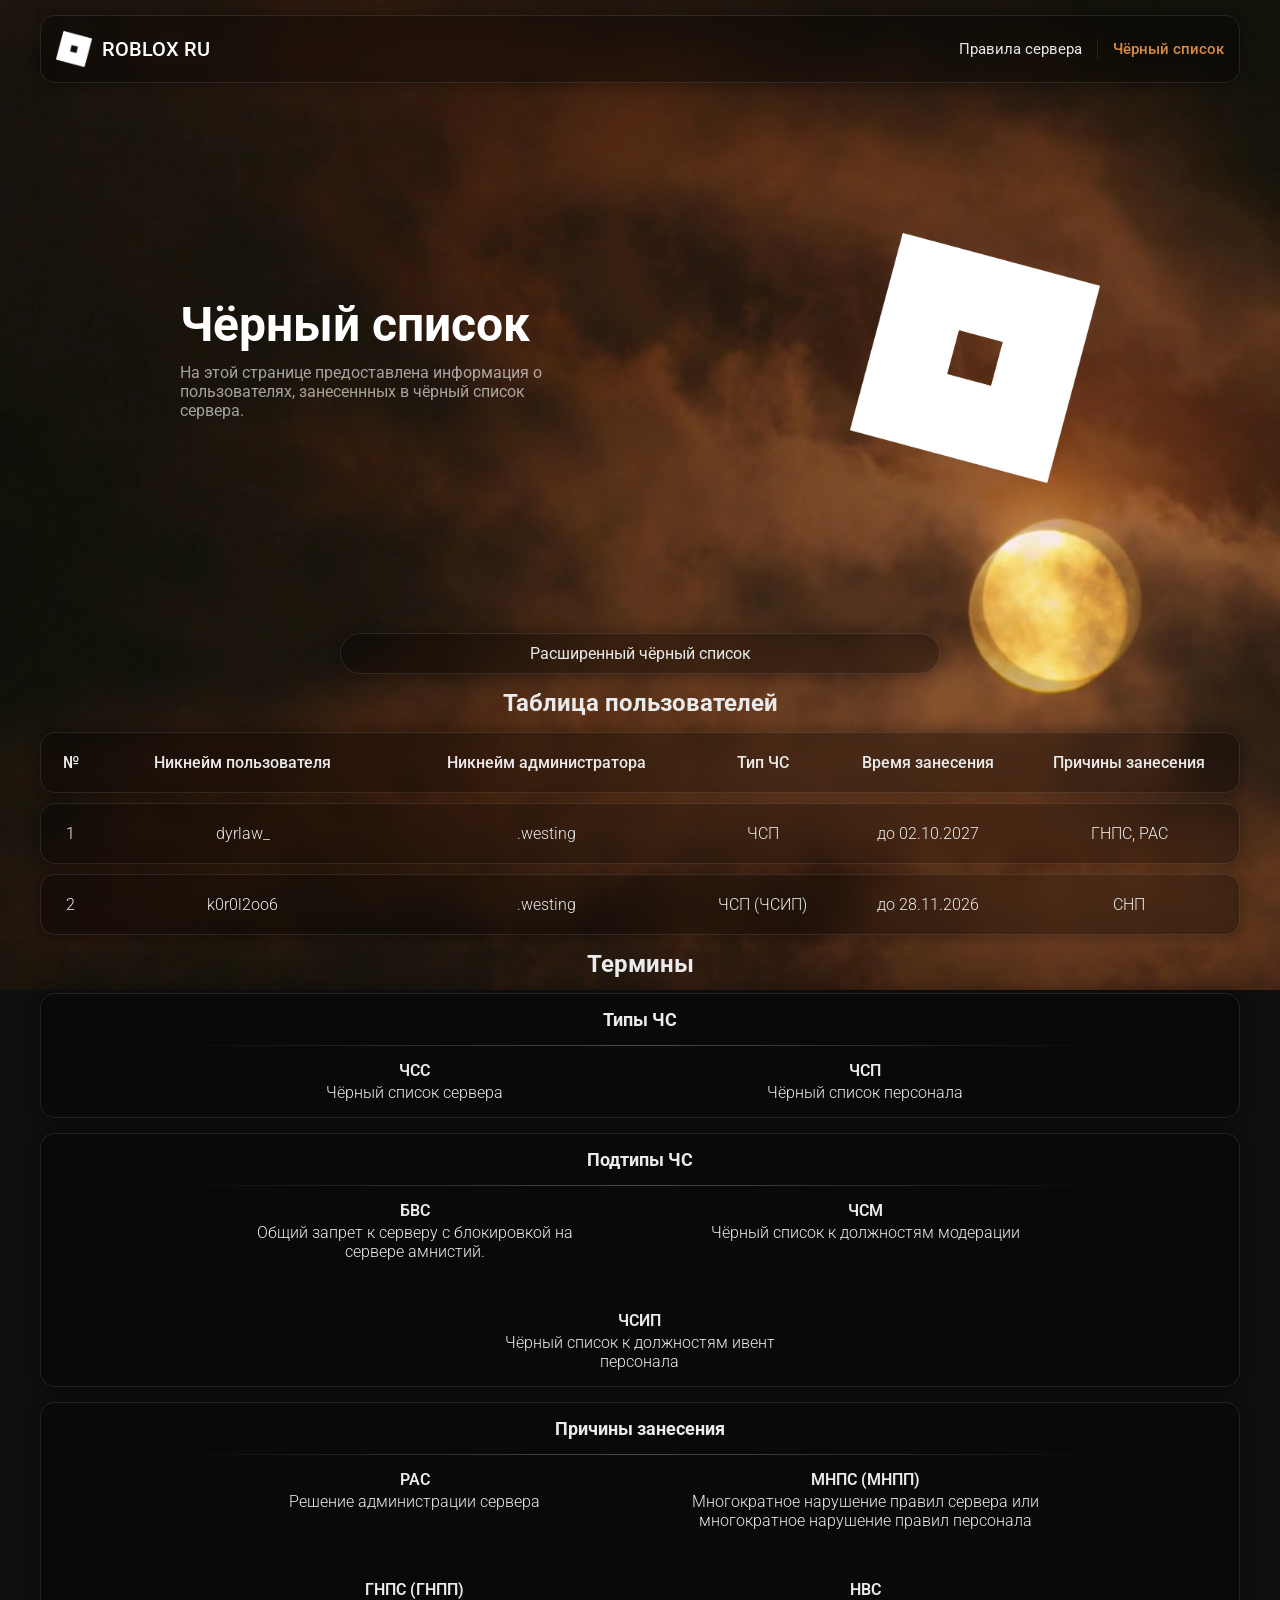
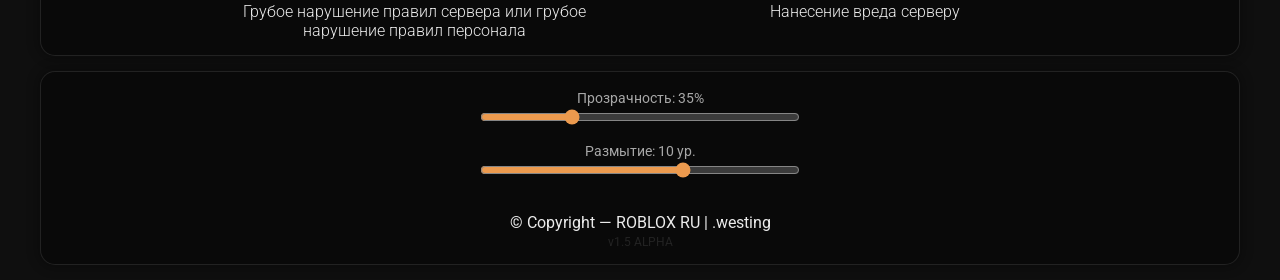
==== blacklist.html @ a9da5c16 "Add files via upload" ====
<!DOCTYPE html>
<html lang="ru">
    <head>
        <meta charset="UTF-8">
        <meta name="viewport" content="width=device-width, initial-scale=1.0">
    
        <title>ROBLOX RU</title>

        <link rel="preconnect" href="https://fonts.googleapis.com">
        <link rel="preconnect" href="https://fonts.gstatic.com" crossorigin>
        <link href="https://fonts.googleapis.com/css2?family=Roboto:wght@100;300;400;500;700;800;900&display=swap" rel="stylesheet">


        <link rel="icon" href="icons/roblox.png">
        <link rel="stylesheet" href="styles/blacklist.css"> <!-- Стиль страницы -->
    </head>

    <body>
        <div id="loader" class="loader-overlay">
            <div class="loader-spinner"></div>
            <p>Загрузка страницы...</p>
            <button id="skip-loader" class="skip-btn" type="button">Пропустить</button>
        </div>
        <video class="background-video" autoplay muted loop playsinline><source src="icons/bg.webm" type="video/mp4"></video>

        <div class="notification hidden" id="notification">
            <span class="notification-text">???</span>
        </div>

        <div class="header">
            <div class="icon">
                <img src="icons/roblox.png" width="36">
                <span>ROBLOX RU</span>
            </div>

            <div class="btns">
                <a href="rules.html">Правила сервера</a>
                <div class="line"></div>
                <a class="active">Чёрный список</a>
            </div>

            <div class="dropdown">
                <button id="dropdown-btn" class="dropdown-btn" aria-expanded="false" aria-label="Открыть меню">
                    <div class="bars">
                        <div class="bar" id="one"></div>
                        <div class="bar" id="two"></div>
                        <div class="bar" id="three"></div>
                    </div>
                </button>
            </div>
        </div>
        </div>

        <div class="welcome">
            <div class="texts">
                <span class="name">Чёрный список</span>
                <span class="descr">На этой странице предоставлена информация о пользователях, занесеннных в чёрный список сервера.</span>
            </div>

            <div class="icon">
                <img src="icons/roblox.png" width="250">
            </div>
        </div>

        <div class="blacklist-btns">
            <button class="visible" data-target="full-blacklist">Расширенный чёрный список</button>

            <button data-target="basic-blacklist">Обычный чёрный список</button>
        </div>

        <div class="blacklist-info">
            <span class="ri1" id="ri1">Таблица пользователей</span>
        </div>

        <div class="blacklist-list">
            <div class="blacklist active basic-blacklist" id="basic-blacklist">
                <div class="example rowing">
                    <span class="number">№</span>
                    <span class="nickname">Никнейм пользователя</span>
                    <span class="admin">Никнейм администратора</span>
                    <span class="type">Тип ЧС</span>
                    <span class="time">Время занесения</span>
                    <span class="reason">Причины занесения</span>
                </div>
                <div class="rowing">
                    <span class="number">1</span>
                    <span class="nickname">dyrlaw_</span>
                    <span class="admin">.westing</span>
                    <span class="type">ЧСП</span>
                    <span class="time">до 02.10.2027</span>
                    <span class="reason">ГНПС, РАС</span>
                </div>
                <div class="rowing">
                    <span class="number">2</span>
                    <span class="nickname">k0r0l2oo6</span>
                    <span class="admin">.westing</span>
                    <span class="type">ЧСП (ЧСИП)</span>
                    <span class="time">до 28.11.2026</span>
                    <span class="reason">СНП</span>
                </div>
            </div>
            <div class="blacklist full-blacklist" id="full-blacklist">
                <div class="example rowing">
                    <span class="number">№</span>
                    <span class="nickname">Никнейм пользователя</span>
                    <span class="admin">Никнейм администратора</span>
                    <span class="ilva">ИлВА</span>
                    <span class="type">Тип ЧС</span>
                    <span class="time">Время занесения</span>
                </div>
                <div class="rowing">
                    <span class="number">1</span>
                    <span class="nickname">ayojerk</span>
                    <span class="admin">mtveykk</span>
                    <span class="ilva">Нет</span>
                    <span class="type">ЧСС (БВС)</span>
                    <span class="time">Бессрочно</span>
                </div>
                <div class="rowing">
                    <span class="number">2</span>
                    <span class="nickname">rattish.</span>
                    <span class="admin">floweff</span>
                    <span class="ilva">Нет</span>
                    <span class="type">ЧСС (БВС)</span>
                    <span class="time">Бессрочно</span>
                </div>
                <div class="rowing">
                    <span class="number">3</span>
                    <span class="nickname">the_yra</span>
                    <span class="admin">mtveykk</span>
                    <span class="ilva">Нет</span>
                    <span class="type">ЧСС (БВС)</span>
                    <span class="time">Бессрочно</span>
                </div>
                <div class="rowing">
                    <span class="number">4</span>
                    <span class="nickname">s*xbin.**g</span>
                    <span class="admin">.westing</span>
                    <span class="ilva">Нет</span>
                    <span class="type">ЧСС (БВС)</span>
                    <span class="time">Бессрочно</span>
                </div>
                <div class="rowing">
                    <span class="number">5</span>
                    <span class="nickname">lutiksss</span>
                    <span class="admin">mtveykk</span>
                    <span class="ilva">Нет</span>
                    <span class="type">ЧСС (БВС)</span>
                    <span class="time">Бессрочно</span>
                </div>
                <div class="rowing">
                    <span class="number">6</span>
                    <span class="nickname">happerok1</span>
                    <span class="admin">.westing</span>
                    <span class="ilva">Нет</span>
                    <span class="type">ЧСС (БВС)</span>
                    <span class="time">Бессрочно</span>
                </div>
                <div class="rowing">
                    <span class="number">7</span>
                    <span class="nickname">zxctuxonya</span>
                    <span class="admin">.westing</span>
                    <span class="ilva">Да</span>
                    <span class="type">ЧСС</span>
                    <span class="time">Бессрочно</span>
                </div>
                <div class="rowing">
                    <span class="number">8</span>
                    <span class="nickname">gansrudel18</span>
                    <span class="admin">.westing</span>
                    <span class="ilva">Да</span>
                    <span class="type">ЧСС</span>
                    <span class="time">Бессрочно</span>
                </div>
                <div class="rowing">
                    <span class="number">9</span>
                    <span class="nickname">the_fatal</span>
                    <span class="admin">mtveykk</span>
                    <span class="ilva">Да</span>
                    <span class="type">ЧСС</span>
                    <span class="time">Бессрочно</span>
                </div>
                <div class="rowing">
                    <span class="number">10</span>
                    <span class="nickname">mr_builderman.</span>
                    <span class="admin">.westing</span>
                    <span class="ilva">Да</span>
                    <span class="type">ЧСС</span>
                    <span class="time">Бессрочно</span>
                </div>
            </div>
        </div>

        <div class="blacklist-types">
            <span class="termins">Термины</span>
            <div class="bl-type">
                <span class="heading">Типы ЧС</span>
                <div class="line"></div>
                <div class="list">
                    <div class="type">
                        <span class="t1">ЧСС</span>
                        <span class="t2">Чёрный список сервера</span>
                    </div>
                    <div class="type">
                        <span class="t1">ЧСП</span>
                        <span class="t2">Чёрный список персонала</span>
                    </div>
                </div>
            </div>
            <div class="bl-puttype">
                <span class="heading">Подтипы ЧС</span>
                <div class="line"></div>
                <div class="list">
                    <div class="puttype">
                        <span class="pt1">БВС</span>
                        <span class="pt2">Общий запрет к серверу с блокировкой на сервере амнистий.</span>
                    </div>
                    <div class="puttype">
                        <span class="pt1">ЧСМ</span>
                        <span class="pt2">Чёрный список к должностям модерации</span>
                    </div>
                    <div class="puttype">
                        <span class="pt1">ЧСИП</span>
                        <span class="pt2">Чёрный список к должностям ивент персонала</span>
                    </div>
                </div>
            </div>
            <div class="bl-reason">
                <span class="heading">Причины занесения</span>
                <div class="line"></div>
                <div class="list">
                    <div class="reason">
                        <span class="r1">РАС</span>
                        <span class="r2">Решение администрации сервера</span>
                    </div>
                    <div class="reason">
                        <span class="r1">МНПС (МНПП)</span>
                        <span class="r2">Многократное нарушение правил сервера или многократное нарушение правил персонала</span>
                    </div>
                    <div class="reason">
                        <span class="r1">ГНПС (ГНПП)</span>
                        <span class="r2">Грубое нарушение правил сервера или грубое нарушение правил персонала</span>
                    </div>
                    <div class="reason">
                        <span class="r1">НВС</span>
                        <span class="r2">Нанесение вреда серверу</span>
                    </div>
                </div>
            </div>
        </div>

        <div class="footer">
            <div class="settings-menu">
                <span class="transpTxt" id="transpTxt">Прозрачность: 35%</span>
                <input type="range" id="transp_slider" min="0.1" max="1" step="0.05" value="0.35">
                <span class="blurTxt" id="blurTxt">Размытие: 10 ур.</span>
                <input type="range" id="blur_slider" min="1" max="15" step="1" value="10">
            </div>
            <span class="author">© Copyright — ROBLOX RU | .westing</span>
            <span class="version">v1.5 ALPHA</span>
        </div>

        <script src="scripts/blackllist.js"></script>
    </body>
</html>
---- styles/blacklist.css ----
* {
    margin: 0;
    padding: 0;
    box-sizing: border-box;
    font-family:'Roboto', sans-serif;
    color: #fff;
    hyphens: auto;
    overflow-wrap: break-word;
}

:root {
    --bg: rgba(0, 0, 0, 0.35);
    --blur: 10px; 
    --border: rgba(255, 255, 255, 0.1);
    --custom: rgba(236, 154, 78);
    --white: rgba(235, 235, 235);
    --red: rgb(214, 93, 93);
}

html, body {
    position: relative;
    display: flow-root;
    min-height: 100vh;
    overflow-x: hidden;
    background: rgba(15,15,15);
    z-index: -2;
}

.loader-overlay {
    position: fixed;
    display: flex;
    flex-direction: column;
    justify-content: center;
    align-items: center;
    gap: 15px;
    top: 0;
    left: 0;
    width: 100%;
    height: 100%;
    background: rgb(15, 15, 15);
    z-index: 9999;
}

.loader-spinner {
    width: 40px;
    height: 40px;
    border: 4px solid var(--border);
    border-top: 4px solid var(--custom);
    border-radius: 50%;
    animation: spin 1s linear infinite;
}

.loader-overlay p {
    color: var(--white);
}

@keyframes spin {
    0% { transform: rotate(0deg); }
    100% { transform: rotate(360deg); }
}

.loader-overlay.hidden {
    opacity: 0;
    transition: opacity 0.5s ease-out;
    pointer-events: none;
}

.skip-btn {
    margin-top: 20px;
    padding: 10px 20px;
    background: rgba(236, 154, 78, 0.5);
    border: 1px solid var(--border);
    border-radius: 6px;
    cursor: pointer;
    transition: scale 0.3s ease;
}

.skip-btn:hover {
    scale: 1.1;
}

.background-video {
    display: block;
    position: fixed;
    top: 50%;
    left: 50%;
    min-width: 101%;
    min-height: 100vh;
    object-fit: cover;
    transform: translate(-50%, -50%);
    z-index: -1;
}

/* -------------------- NOTIFICATION */
.notification {
    position: fixed;
    min-width: 200px;
    text-align: center;
    top: 50px;
    left: 50%;
    padding: 15px 30px;
    transform: translateX(-50%);
    background: rgb(15, 15, 15);
    box-shadow: 0 0 20px 10px rgba(0,0,0,0.4);
    border: 1px solid var(--border);
    border-radius: 15px;
    opacity: 0;
    cursor: pointer;
    pointer-events: none;
    user-select: none;
    visibility: hidden;
    transition: opacity 1s ease, visibility 1s ease;
    z-index: 10;
}

@media (max-width: 960px) {
    .notification {
        top: 20px;
        border-radius: 0;
        border: 0 solid var(--border);
        width: 100%;
    }
}

.notification.visible {
    opacity: 1;
    visibility: visible;
    pointer-events: auto;
    transform: translateX(-50%) translateY(0);
    transition: opacity 0.3s ease, visibility 0s;
}

.notification.hidden {
    transform: translateX(-50%) translateY(-20px);
}

.notification-text {
    display: flex;
    color: var(--white);
}

/* -------------------- HEADER */
.header {
    display: flex;
    align-items: center;
    justify-content: space-between;
    width: 1200px;
    margin: 15px auto 0 auto;
    padding: 15px 15px;
    height: auto;
    background: var(--bg);
    box-shadow: 0 0 10px 5px rgba(0,0,0,0.2);
    backdrop-filter: blur(var(--blur));
    border: 1px solid var(--border);
    border-radius: 15px;
}

@media (max-width: 960px) {
    .header {
        width: 95%;
    }
}

.header .icon {
    display: flex;
    align-items: center;
    user-select: none;
    text-decoration: none;
}

.header .icon span {
    margin-left: 10px;
    font-weight: 500;
    font-size: 20px;
}

.btns {
    display: flex;
    align-items: center;
    gap: 15px;
    user-select: none;
}

.btns a.active {
    color: var(--custom);
    font-weight: 500;
}

.btns a.active:hover {
    cursor: not-allowed;
}

.btns a {
    text-decoration: none;
    opacity: 0.9;
    font-size: 15px;
    transition: all 0.3s ease;
}

.btns a:hover {
    opacity: 0.7;
}

.btns .line {
    height: 20px;
    width: 1px;
    background: var(--border);
}

.header .dropdown {
    display: none;
    position: relative;
    width: 32px;
    height: 32px;
    flex-shrink: 0;
    z-index: 2;
}

.header .dropdown .dropdown-btn {
    display: flex;
    justify-content: center;
    align-items: center;
    width: 100%;
    height: 100%;
    padding: 0;
    border: none;
    outline: none;
    box-shadow: none;
    background: transparent;
    cursor: pointer;
    -webkit-tap-highlight-color: transparent;
}

.header .dropdown .bars {
    display: flex;
    flex-direction: column;
    justify-content: center;
    align-items: flex-end;
    width: 100%;
    height: 100%;
    gap: 7px;
}

.header .dropdown .bars .bar {
    display: block;
    width: 100%;
    height: 3px;
    background: var(--custom);
    border-radius: 90px;
    transition: width 0.3s ease, transform 0.3s ease, opacity 0.2s ease;
    transform-origin: center;
}

.header .dropdown .bars #one {
    width: 100%;
}

.header .dropdown .bars #two {
    width: 50%;
}

.header .dropdown .bars #three {
    width: 75%;
}

@media (min-width: 641px) {
    .header .dropdown:hover .bars #one {
        width: 75%;
    }

    .header .dropdown:hover .bars #two {
        width: 100%;
    }

    .header .dropdown:hover .bars #three {
        width: 50%;
    }
}

@media (max-width: 640px) {
    .header {
        display: grid;
        grid-template-columns: 1fr auto;
        grid-template-rows: auto auto;
        align-items: center;
        width: 95%;
        height: auto;
        min-height: 0;
        box-sizing: border-box;
    }

    .header .icon {
        grid-column: 1;
        grid-row: 1;
    }

    .header .dropdown {
        display: block;
        grid-column: 2;
        grid-row: 1;
    }

    .header .btns {
        grid-column: 1 / -1;
        grid-row: 2;
        display: flex;
        flex-direction: column;
        justify-content: center;
        align-items: center;
        gap: 5px;
        width: 100%;
        max-height: 0;
        margin: 0;
        padding: 0;
        overflow: hidden;
        opacity: 0;
        box-sizing: border-box;
        background: transparent;
        border: none;
        box-shadow: none;
        transition: max-height 0.35s ease, opacity 0.25s ease, padding 0.35s ease;
    }

    .header.mobile-menu-open .btns {
        max-height: 200px;
        padding-top: 25px;
        opacity: 1;
    }

    .header .btns a {
        display: block;
        width: fit-content;
        padding: 10px 20px;
        text-align: center;
        text-decoration: none;
        background: transparent;
        border: none;
        box-shadow: none;
        font-size: 18px;
        -webkit-tap-highlight-color: transparent;
    }

    .header .btns .line {
        display: block;
        width: 60%;
        height: 1px;
        background: var(--gray);
    }

    .header .dropdown .dropdown-btn,
    .header .dropdown .dropdown-btn:hover,
    .header .dropdown .dropdown-btn:focus,
    .header .dropdown .dropdown-btn:active {
        background: transparent !important;
        background-color: transparent !important;
        border: none !important;
        outline: none !important;
        box-shadow: none !important;
    }

    .header .dropdown.open .bars #one {
        width: 100%;
        transform: translateY(10px) rotate(45deg);
    }

    .header .dropdown.open .bars #two {
        opacity: 0;
        transform: scaleX(0);
    }

    .header .dropdown.open .bars #three {
        width: 100%;
        transform: translateY(-10px) rotate(-45deg);
    }
}

/* -------------------- WELCOME */
.welcome {
    display: grid;
    grid-template-columns: 1fr 1fr;
    gap: 100px;
    width: 920px;
    margin: 0 auto;
    padding: 150px 0;
}

@media (max-width: 960px) {
    .welcome {
        display: flex;
        flex-wrap: wrap;
        justify-content: center;
        text-align: center;
        gap: 50px;
        width: 95%;
    }
}

.welcome .texts {
    display: flex;
    flex-direction: column;
    justify-content: center;
    gap: 10px;
}

.welcome .texts .name {
    font-size: 48px;
    font-weight: 700;
}

.welcome .texts .descr {
    opacity: 0.6;
}

.welcome .icon {
    display: flex;
    justify-content: right;
    animation: wobble 10s ease-in-out infinite;
}

@keyframes wobble {
  0%   { transform: rotate(-5deg); }
  50%  { transform: rotate(5deg); }
  100% { transform: rotate(-5deg); }
}

@media (max-width: 480px) {
    .welcome .icon {
        transform: scale(0.6);
    }
}

/* -------------------- RULES INFO */
.blacklist-info {
    display: flex;
    justify-content: center;
    flex-direction: column;
    text-align: center;
    width: 1200px;
    margin: 15px auto 0 auto;
}

@media (max-width: 960px) {
    .blacklist-info {
        width: 95%;
    }
}

.blacklist-info .ri1 {
    color: var(--white);
    width: 100%;
    font-size: 24px;
    font-weight: 700;
}

/* -------------------- BLACKLIST-BTNS */
.blacklist-btns {
    display: flex;
    width: 600px;
    margin: 0 auto;
}

@media (max-width: 960px) {
    .blacklist-btns {
        width: 95%
    }
}

.blacklist-btns button {
    color: var(--white);
    display: none;
    justify-content: center;
    width: 100%;
    padding: 10px;
    background: var(--bg);
    box-shadow: 0 0 10px 5px rgba(0,0,0,0.2);
    backdrop-filter: blur(var(--blur));
    border: 1px solid var(--border);
    border-radius: 900px;
    font-size: 16px;
    cursor: pointer;
    user-select: none;
    transition: all 0.3s ease-in-out;
}

.blacklist-btns button.visible {
    display: flex;
}

.blacklist-btns button:hover {
    scale: 1.05;
}

/* -------------------- BASIC BLACKLIST */
.blacklist-list {
    display: flex;
    flex-direction: column;
    overflow-x: auto;
    scrollbar-width: none;
    padding: 0 2.5% 0 2.5%;
}

.blacklist {
    display: none;
}

.blacklist:active {
    display: block;
    animation: blacklistIn 0.3s ease-in-out;
}

.blacklist-list .rowing {
    display: flex;
    justify-content: center;
    width: 1200px;
    margin: 10px auto;
    padding: 20px 15px;
    gap: 1%;
    background: var(--bg);
    box-shadow: 0 0 10px 5px rgba(0,0,0,0.2);
    backdrop-filter: blur(var(--blur));
    border: 1px solid var(--border);
    border-radius: 15px;
}

.blacklist-list .example {
    margin-top: 15px;
    font-weight: 500;
}

.blacklist-list .rowing:not(.example) {
    font-weight: 300;
}

.blacklist-list .rowing span {
    display: flex;
    justify-content: center;
    color: var(--white);
}

.blacklist-list .rowing .number {
    width: 2.5%;
}

.blacklist-list .rowing .nickname {
    width: 25%;
}

.blacklist-list .rowing .admin {
    width: 25%;
}

.blacklist-list .rowing .ilva {
    width: 5%;
}

.blacklist-list .rowing .type {
    width: 10%;
}

.blacklist-list .full-blacklist .rowing .type {
    width: 15%;
}

.blacklist-list .rowing .time {
    width: 16.25%;
}

.blacklist-list .full-blacklist .rowing .time {
    width: 22.5%;
}

.blacklist-list .rowing .reason {
    width: 16.25%;
}

.blacklist-list .full-blacklist .rowing .reason {
    width: 18.75%;
}

.blacklist.active {
    display: block;
    animation: blacklistIn 0.3s ease-in-out;
}

@keyframes blacklistIn {
    from {
        opacity: 0;
        transform: translateY(8px);
    }
    to {
        opacity: 1;
        transform: translateY(0);
    }
}

/* -------------------- TYPES */
.blacklist-types {
    display: flex;
    flex-direction: column;
    gap: 15px;
    margin: 5px auto 0 auto;
    width: 1200px;
}

@media (max-width: 960px) {
    .blacklist-types {
        width: 95%
    }
}

.blacklist-types .termins {
    text-align: center;
    color: var(--white);
    width: 100%;
    font-size: 24px;
    font-weight: 700;
}

.bl-type, .bl-puttype, .bl-reason {
    display: flex;
    justify-content: center;
    flex-direction: column;
    padding: 15px;
    background: var(--bg);
    box-shadow: 0 0 10px 5px rgba(0,0,0,0.2);
    backdrop-filter: blur(var(--blur));
    border: 1px solid var(--border);
    border-radius: 15px;
}

.blacklist-types .heading {
    text-align: center;
    color: var(--white);
    width: 100%;
    font-size: 18px;
    font-weight: 700;
}

.blacklist-types .line {
    display: block;
    background: linear-gradient(90deg,rgba(0, 0, 0, 0) 0%, rgba(75, 75, 75) 50%, rgba(0, 0, 0, 0) 100%);
    margin: 15px auto;
    width: 80%;
    height: 1px;
}

.blacklist-types .list {
    display: flex;
    flex-wrap: wrap;
    justify-content: center;
    column-gap: 100px;
    row-gap: 50px;
}

.blacklist-types .t1, .pt1, .r1 {
    color: var(--white);
    width: 100%;
    font-weight: 600;
}

.blacklist-types .t2, .pt2, .r2 {
    color: var(--white);
    width: 100%;
    font-weight: 300;
    margin-top: 3px;
}

.blacklist-types .type, .puttype, .reason {
    display: flex;
    flex-direction: column;
    text-align: center;
    width: 30%;
}

@media (max-width: 960px) {
    .blacklist-types .type, .puttype, .reason {
        width: 100%
    }
}

/* -------------------- FOOTER */
.footer {
    display: flex;
    flex-wrap: wrap;
    align-items: center;
    justify-content: center;
    text-align: center;
    width: 1200px;
    margin: 15px auto;
    padding: 15px;
    background: var(--bg);
    box-shadow: 0 0 10px 5px rgba(0,0,0,0.2);
    backdrop-filter: blur(var(--blur));
    border: 1px solid var(--border);
    border-radius: 15px;
}

@media (max-width: 960px) {
    .footer {
        width: 95%;
    }
}

.settings-menu {
    display: flex;
    flex-wrap: wrap;
    justify-content: center;
    width: 320px;
    z-index: 2;
}

.settings-menu span {
    padding: 3px 0;
    color: var(--white);
    font-size: 14px;
    opacity: 0.7;
}

.settings-menu .blurTxt {
    margin-top: 15px;
}

input[type='range'] {
    accent-color: var(--custom);
    width: 100%;
}

.footer .author {
    display: flex;
    margin-top: 35px;
    justify-content: center;
    width: 100%;
    color: var(--white);
}

.footer .version {
    display: flex;
    color: rgba(255,255,255,0.1);
    font-size: 12px;
    margin-top: 3px;
}
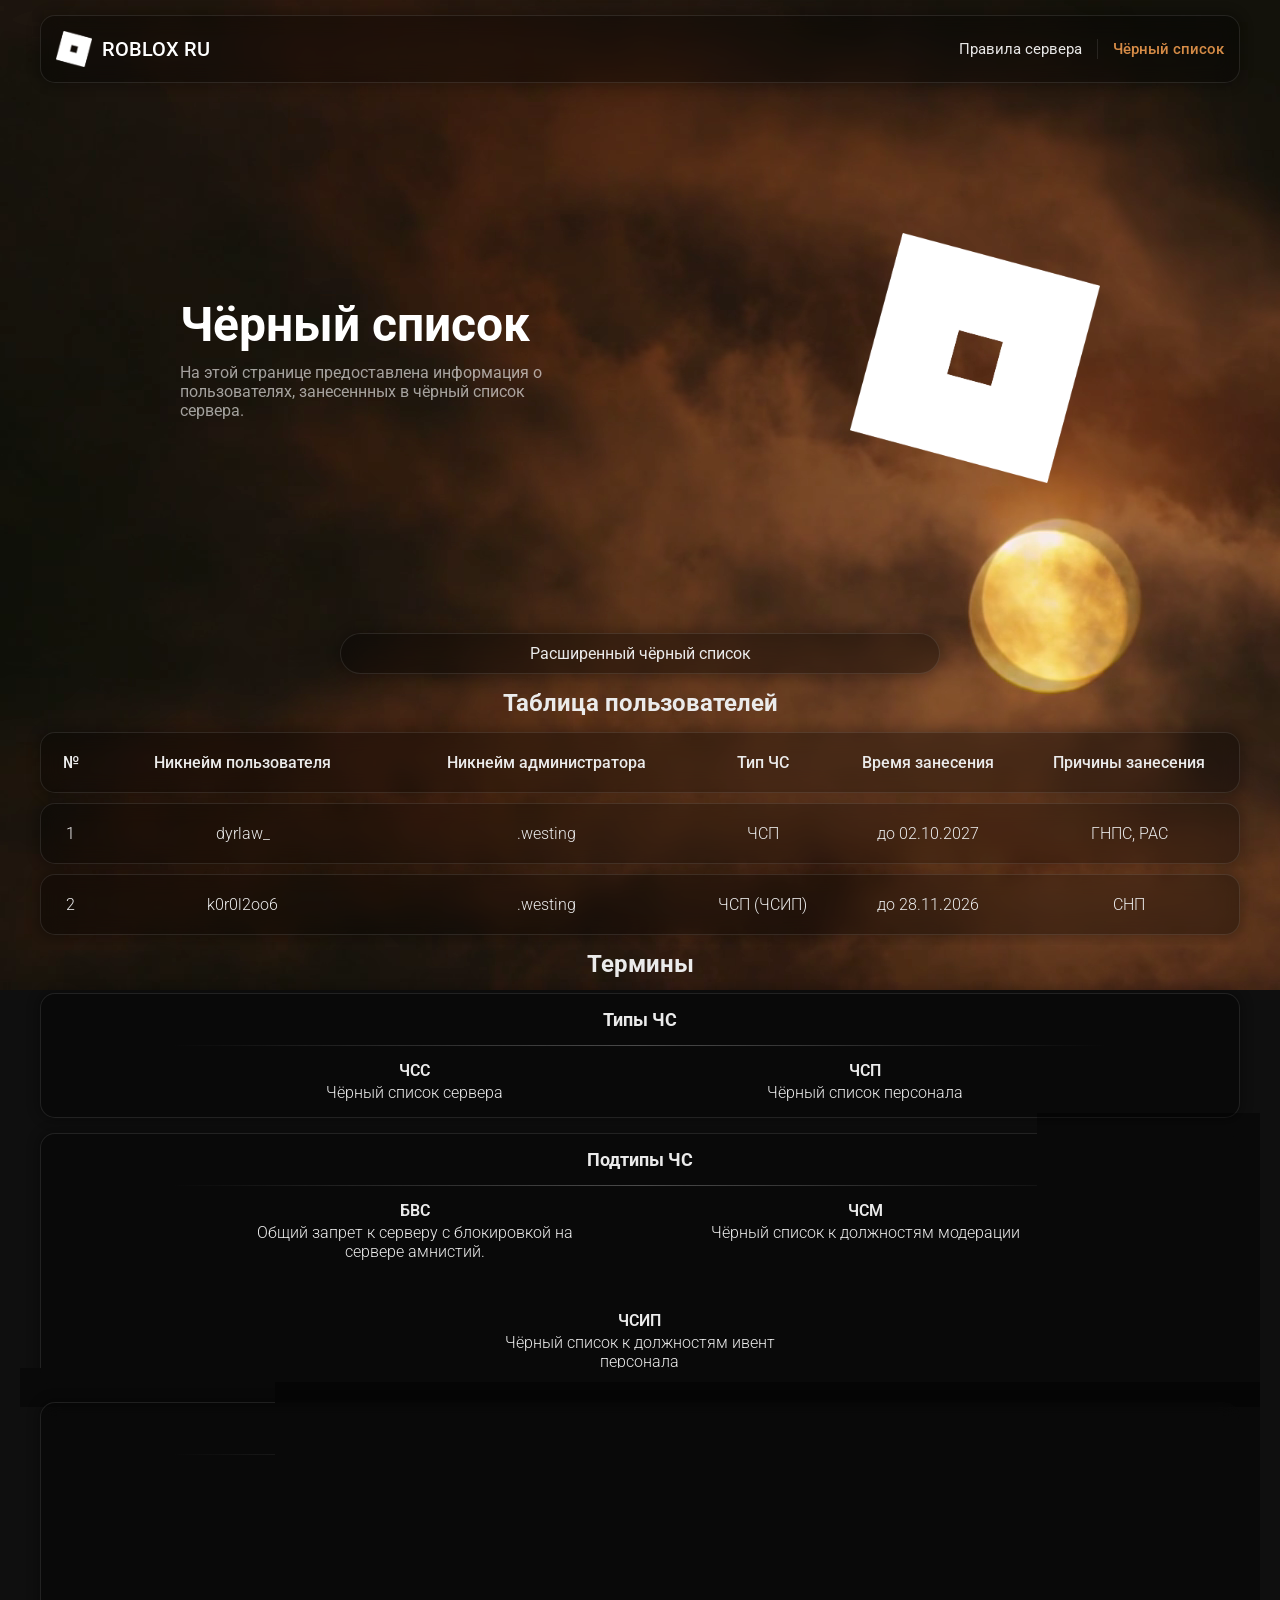
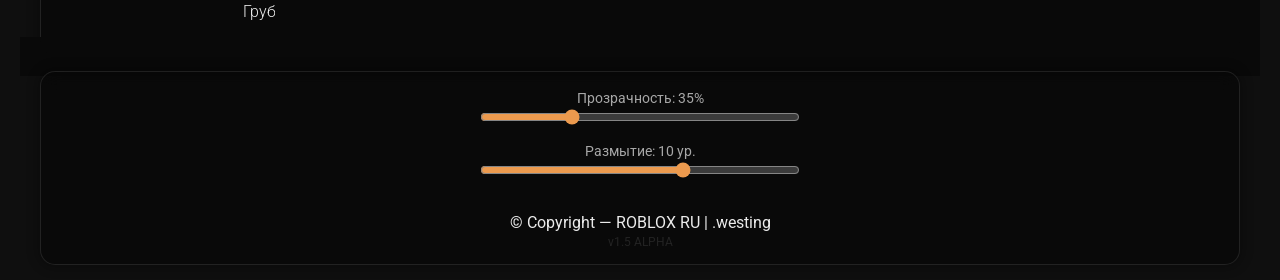
==== commit 550aac9f: "Update blacklist.html" ====
--- a/blacklist.html
+++ b/blacklist.html
@@ -34,7 +34,7 @@
             </div>
 
             <div class="btns">
-                <a href="rules.html">Правила сервера</a>
+                <a href="index.html">Правила сервера</a>
                 <div class="line"></div>
                 <a class="active">Чёрный список</a>
             </div>
@@ -262,4 +262,4 @@
 
         <script src="scripts/blackllist.js"></script>
     </body>
-</html>+</html>
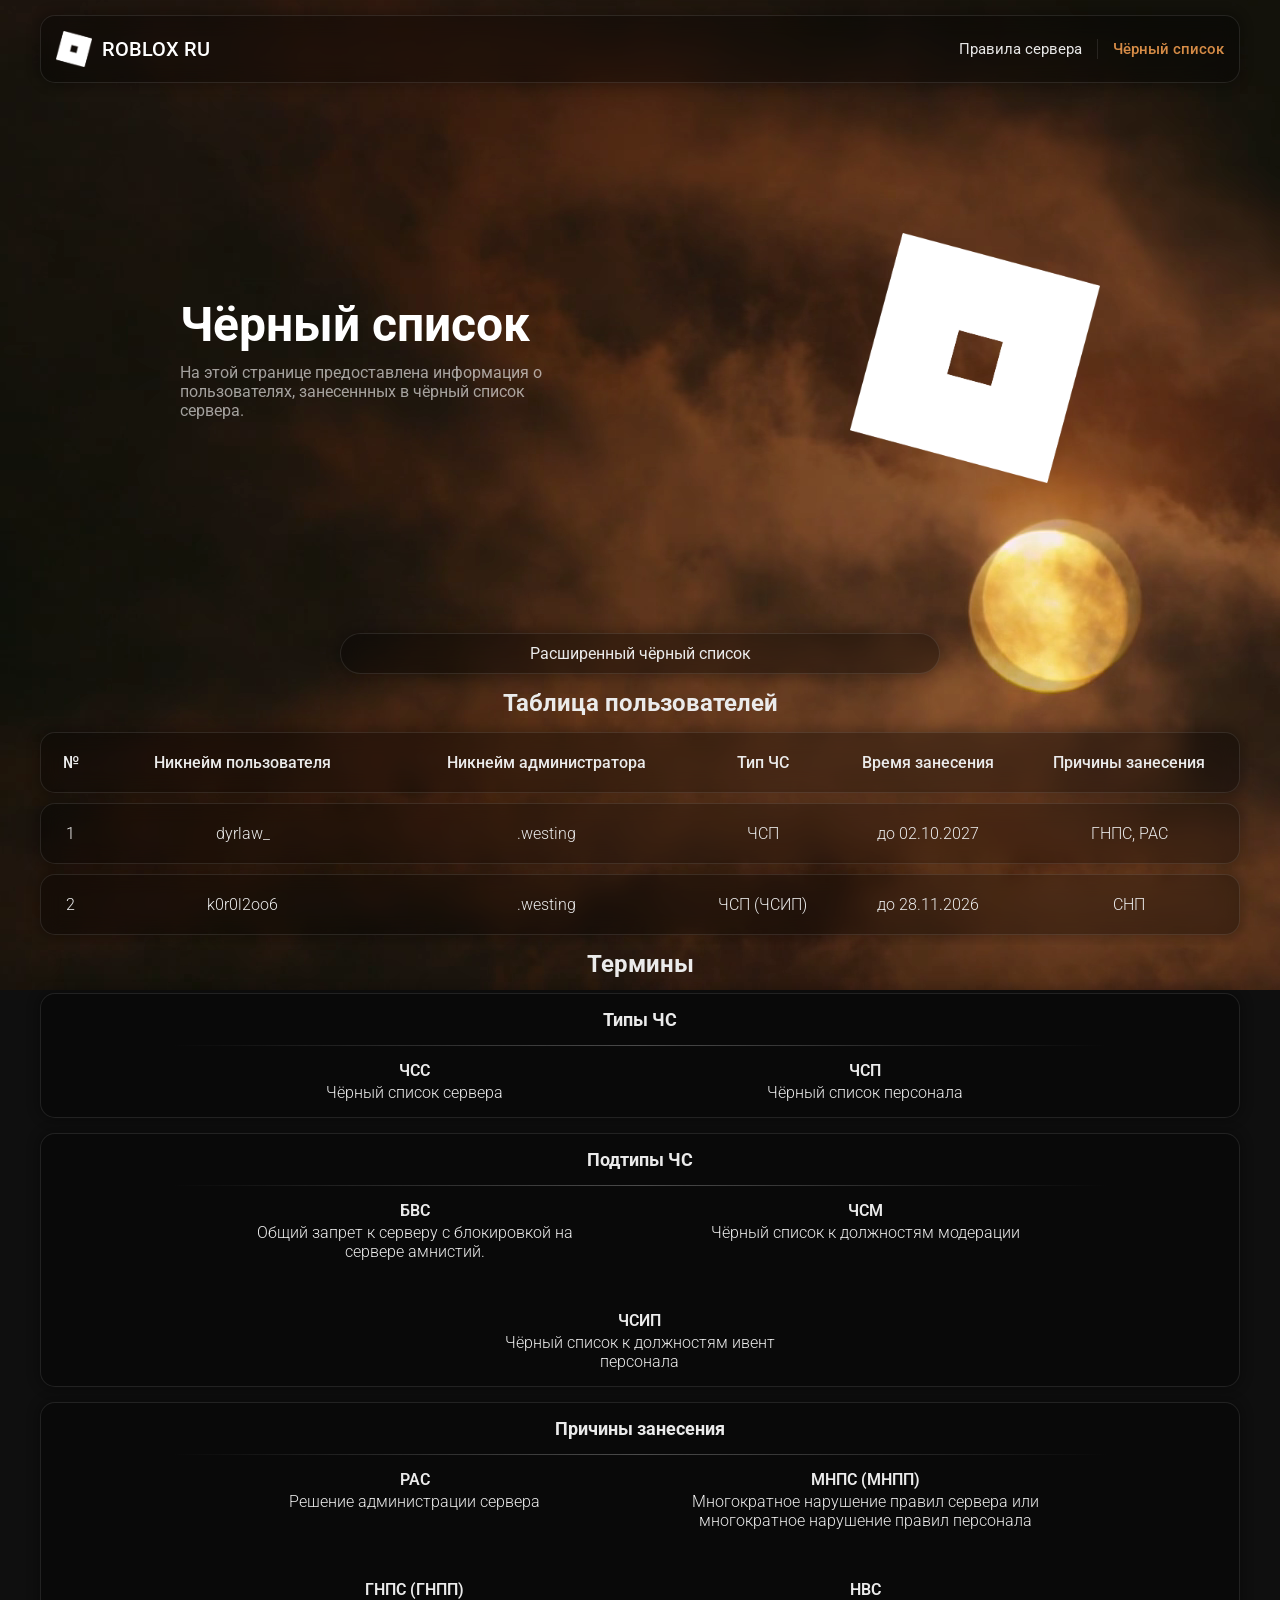
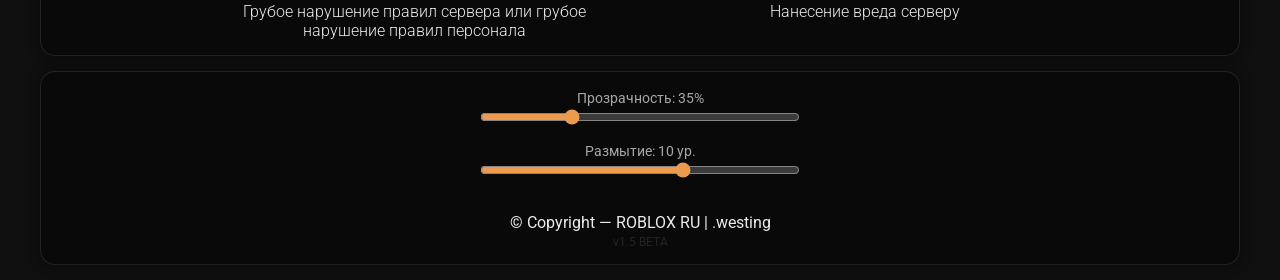
==== commit 9abbb7bb: "Add files via upload" ====
--- a/blacklist.html
+++ b/blacklist.html
@@ -28,10 +28,10 @@
         </div>
 
         <div class="header">
-            <div class="icon">
+            <a href="https://discord.gg/kqKmYH4Xx4" target="_blank" rel="noopener noreferrer"><div class="icon">
                 <img src="icons/roblox.png" width="36">
                 <span>ROBLOX RU</span>
-            </div>
+            </div></a>
 
             <div class="btns">
                 <a href="index.html">Правила сервера</a>
@@ -257,9 +257,9 @@
                 <input type="range" id="blur_slider" min="1" max="15" step="1" value="10">
             </div>
             <span class="author">© Copyright — ROBLOX RU | .westing</span>
-            <span class="version">v1.5 ALPHA</span>
+            <span class="version">v1.5 BETA</span>
         </div>
 
         <script src="scripts/blackllist.js"></script>
     </body>
-</html>
+</html>
--- a/styles/blacklist.css
+++ b/styles/blacklist.css
@@ -161,11 +161,14 @@
     }
 }
 
+.header a {
+    text-decoration: none;
+}
+
 .header .icon {
     display: flex;
     align-items: center;
     user-select: none;
-    text-decoration: none;
 }
 
 .header .icon span {
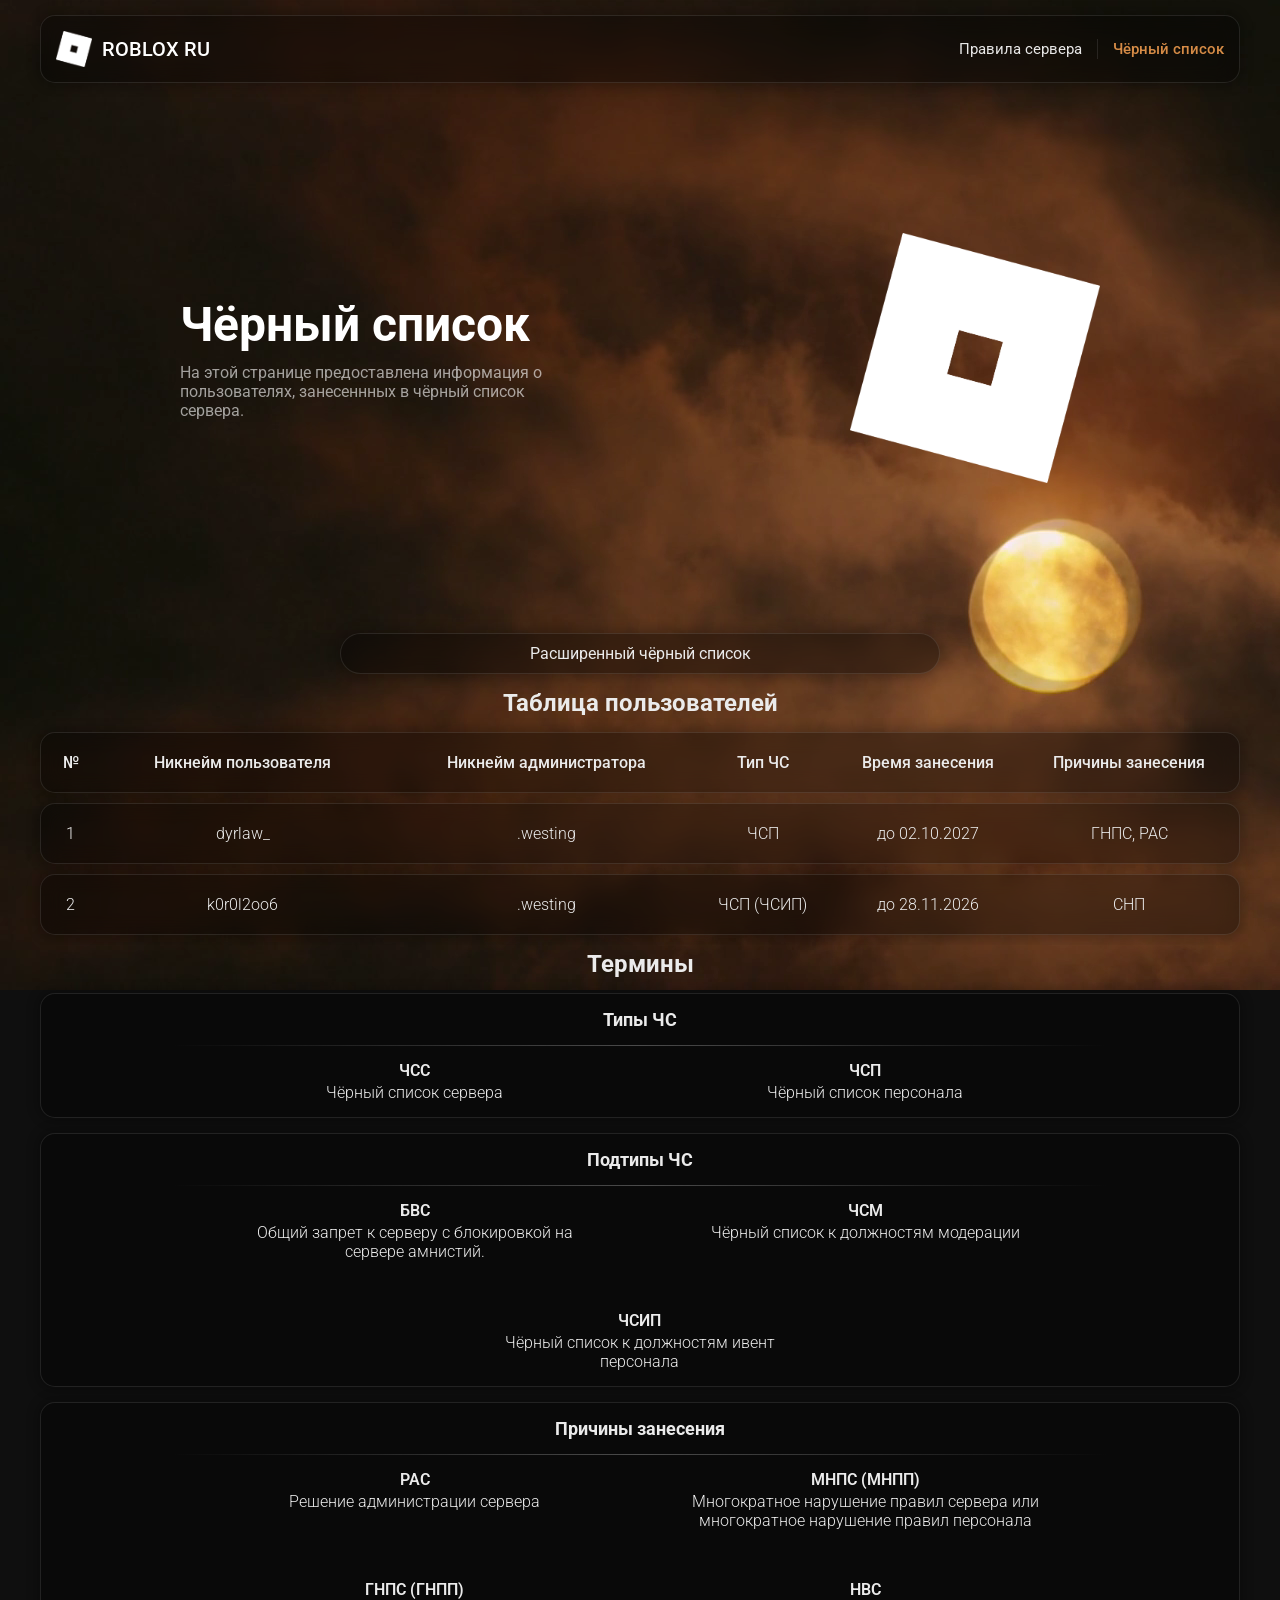
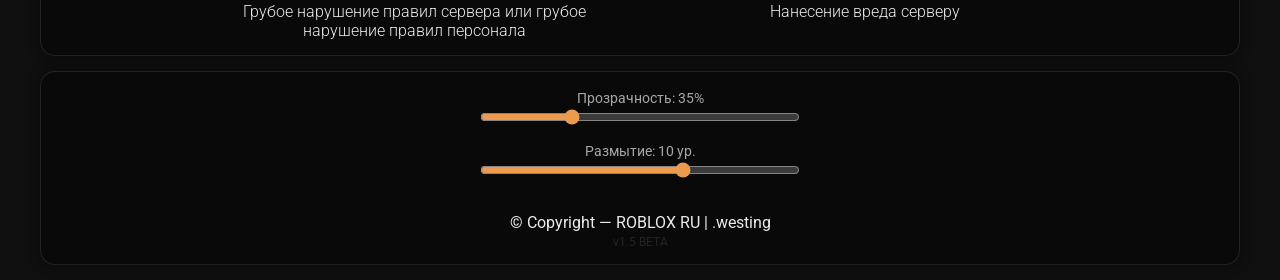
==== commit 8a8b146e: "Add files via upload" ====
--- a/blacklist.html
+++ b/blacklist.html
@@ -260,6 +260,6 @@
             <span class="version">v1.5 BETA</span>
         </div>
 
-        <script src="scripts/blackllist.js"></script>
+        <script src="scripts/blacklist.js"></script>
     </body>
 </html>
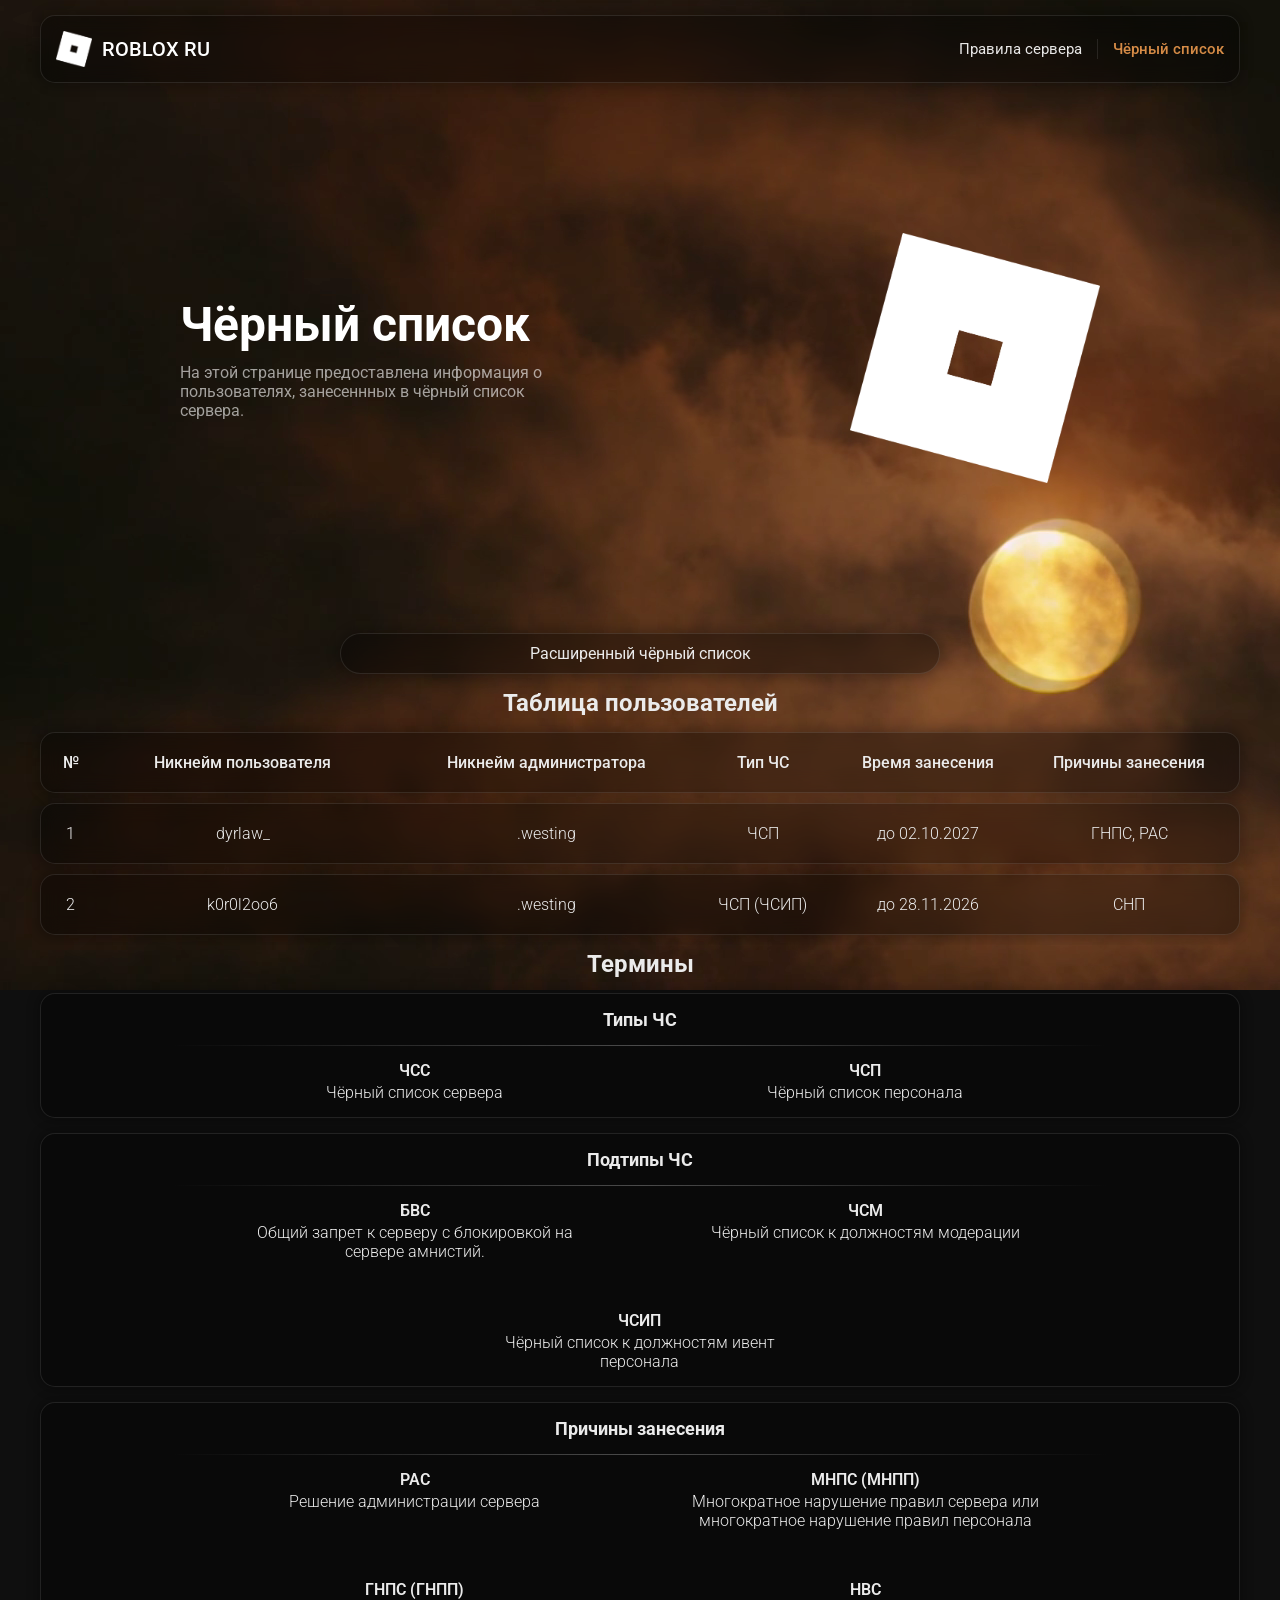
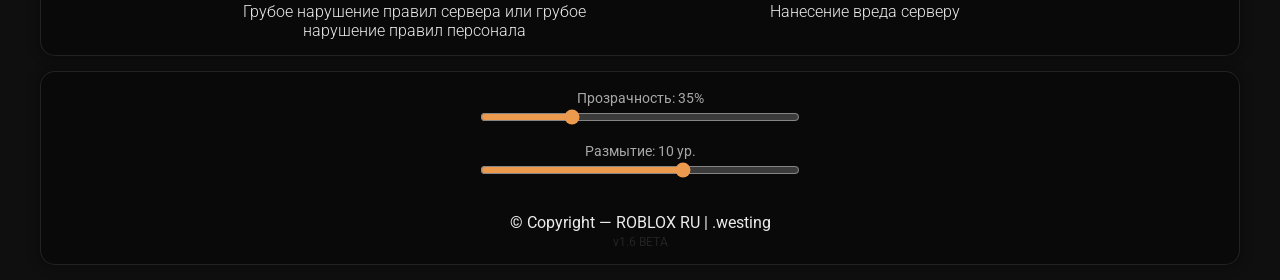
==== commit 7051414f: "Add files via upload" ====
--- a/blacklist.html
+++ b/blacklist.html
@@ -257,7 +257,7 @@
                 <input type="range" id="blur_slider" min="1" max="15" step="1" value="10">
             </div>
             <span class="author">© Copyright — ROBLOX RU | .westing</span>
-            <span class="version">v1.5 BETA</span>
+            <span class="version">v1.6 BETA</span>
         </div>
 
         <script src="scripts/blacklist.js"></script>
--- a/styles/blacklist.css
+++ b/styles/blacklist.css
@@ -6,6 +6,7 @@
     color: #fff;
     hyphens: auto;
     overflow-wrap: break-word;
+    word-wrap: break-word;
 }
 
 :root {
@@ -68,7 +69,8 @@
 .skip-btn {
     margin-top: 20px;
     padding: 10px 20px;
-    background: rgba(236, 154, 78, 0.5);
+    color: rgba(255,255,255,0.5);
+    background: rgba(0,0,0,0);
     border: 1px solid var(--border);
     border-radius: 6px;
     cursor: pointer;
